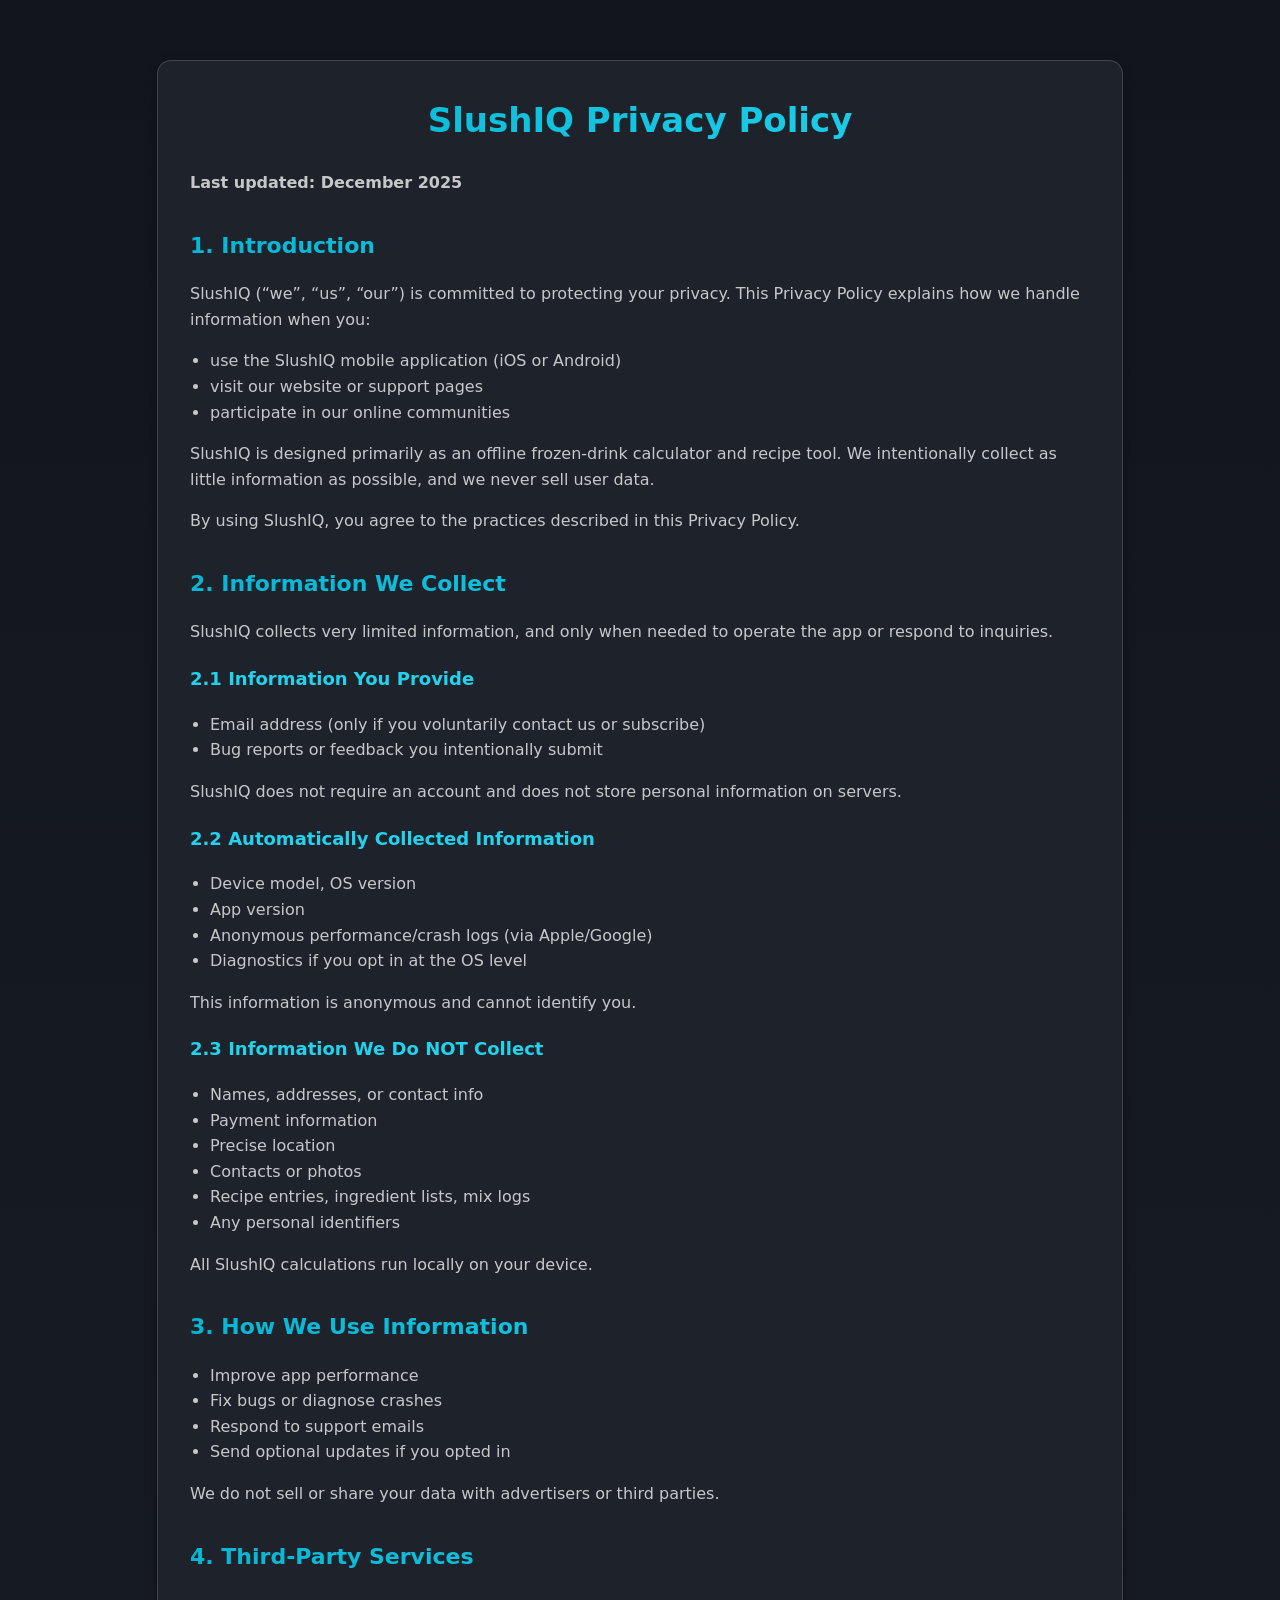
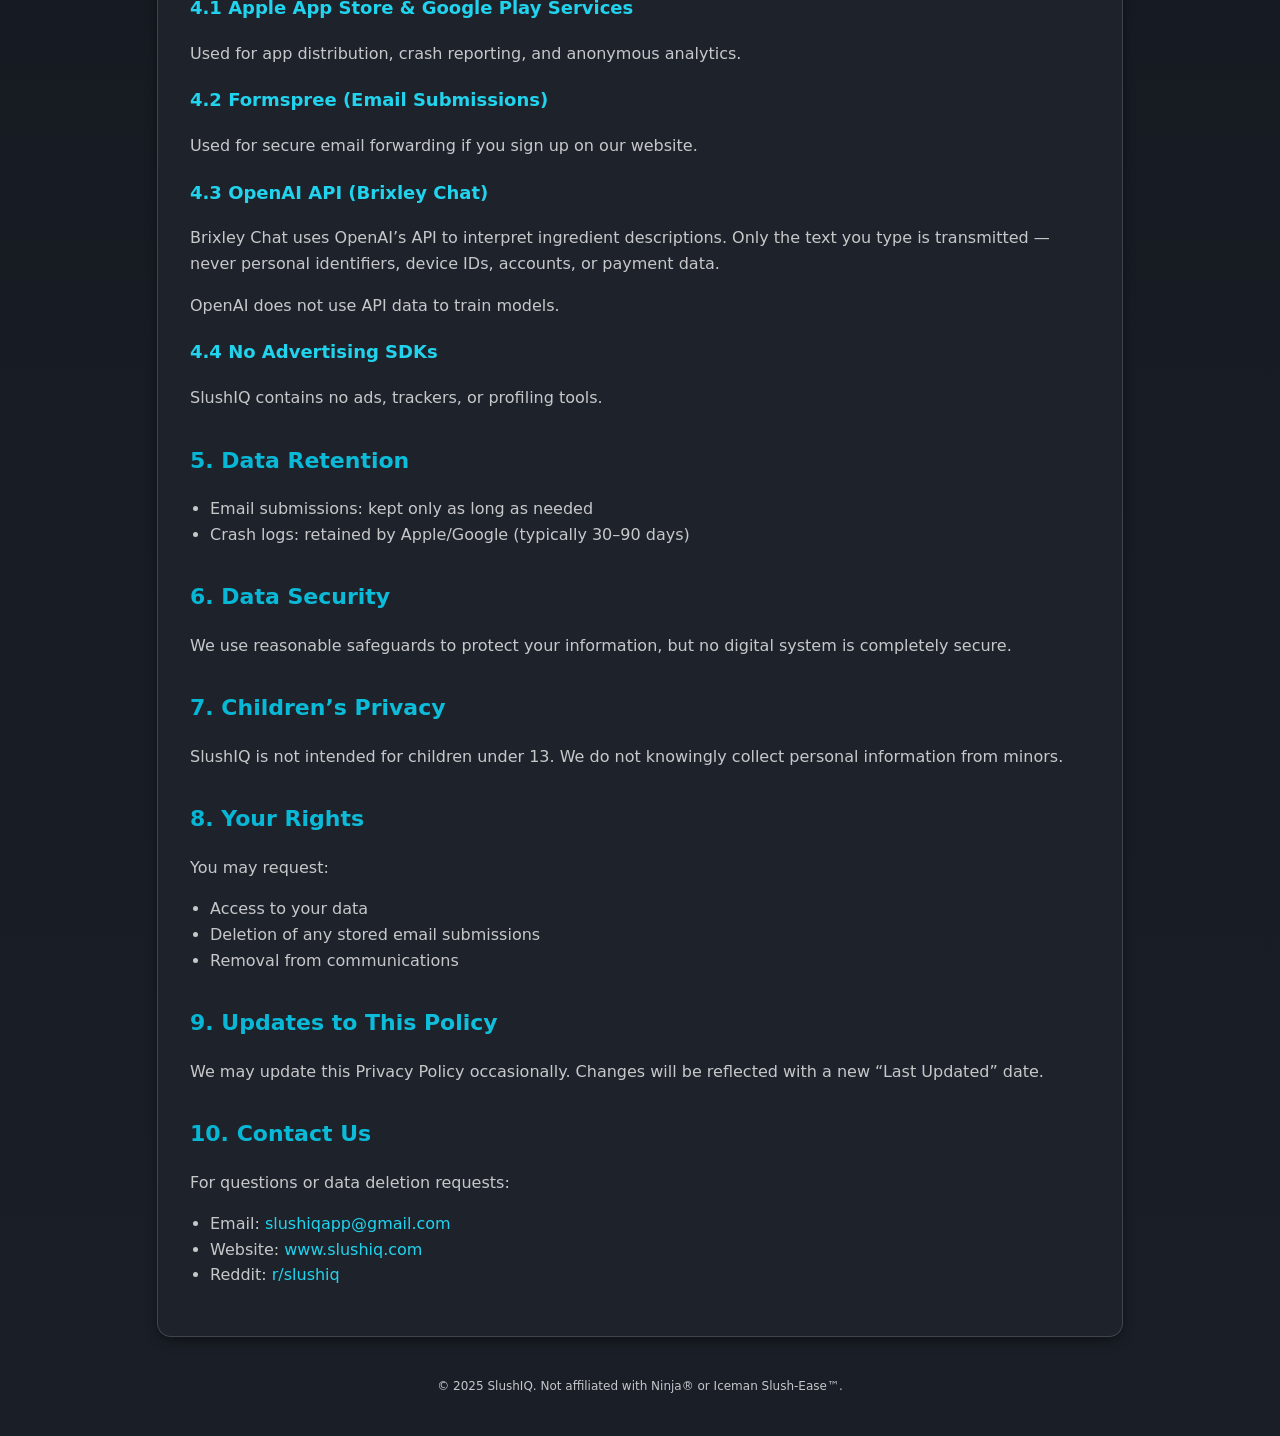
==== privacy.html @ bdb080b7 "Create privacy.html" ====
<!doctype html>
<html lang="en">
<head>
  <meta charset="utf-8" />
  <title>SlushIQ — Privacy Policy</title>
  <meta name="viewport" content="width=device-width, initial-scale=1" />

  <style>
    :root {
      --bg-grad: linear-gradient(180deg, #12161c, #1a1f27);
      --fg: #ffffff;
      --muted: rgba(255,255,255,0.75);

      --accent1: #06b6d4;
      --accent2: #22d3ee;
      --grad-accent: linear-gradient(90deg, var(--accent1), var(--accent2));

      --card-bg: #1e232b;
      --border: rgba(255,255,255,0.15);
    }

    body {
      margin: 0;
      background: var(--bg-grad);
      color: var(--fg);
      font-family: -apple-system, system-ui, sans-serif;
      padding: 20px;
      line-height: 1.6;
    }

    .container {
      max-width: 900px;
      margin: 40px auto;
      background: var(--card-bg);
      padding: 32px;
      border-radius: 14px;
      border: 1px solid var(--border);
      box-shadow: 0 4px 12px rgba(0,0,0,0.4);
    }

    h1 {
      font-size: 34px;
      font-weight: 900;
      margin-top: 0;
      background: var(--grad-accent);
      -webkit-background-clip: text;
      -webkit-text-fill-color: transparent;
      text-align: center;
    }

    h2 {
      font-size: 22px;
      font-weight: 800;
      margin-top: 32px;
      background: var(--grad-accent);
      -webkit-background-clip: text;
      -webkit-text-fill-color: transparent;
    }

    h3 {
      font-size: 18px;
      font-weight: 700;
      margin-top: 20px;
      color: var(--accent2);
    }

    p, li {
      color: var(--muted);
    }

    ul {
      padding-left: 20px;
      margin-top: 6px;
      color: var(--muted);
    }

    a {
      color: var(--accent2);
      text-decoration: none;
    }

    footer {
      text-align: center;
      margin: 40px 0 20px;
      font-size: 12px;
      color: var(--muted);
    }
  </style>
</head>

<body>

  <div class="container">

    <h1>SlushIQ Privacy Policy</h1>
    <p><strong>Last updated: December 2025</strong></p>

    <h2>1. Introduction</h2>
    <p>
      SlushIQ (“we”, “us”, “our”) is committed to protecting your privacy. 
      This Privacy Policy explains how we handle information when you:
    </p>

    <ul>
      <li>use the SlushIQ mobile application (iOS or Android)</li>
      <li>visit our website or support pages</li>
      <li>participate in our online communities</li>
    </ul>

    <p>
      SlushIQ is designed primarily as an offline frozen-drink calculator and recipe tool. 
      We intentionally collect as little information as possible, and we never sell user data.
    </p>

    <p>By using SlushIQ, you agree to the practices described in this Privacy Policy.</p>

    <h2>2. Information We Collect</h2>
    <p>SlushIQ collects very limited information, and only when needed to operate the app or respond to inquiries.</p>

    <h3>2.1 Information You Provide</h3>
    <ul>
      <li>Email address (only if you voluntarily contact us or subscribe)</li>
      <li>Bug reports or feedback you intentionally submit</li>
    </ul>

    <p>SlushIQ does not require an account and does not store personal information on servers.</p>

    <h3>2.2 Automatically Collected Information</h3>
    <ul>
      <li>Device model, OS version</li>
      <li>App version</li>
      <li>Anonymous performance/crash logs (via Apple/Google)</li>
      <li>Diagnostics if you opt in at the OS level</li>
    </ul>

    <p>This information is anonymous and cannot identify you.</p>

    <h3>2.3 Information We Do NOT Collect</h3>
    <ul>
      <li>Names, addresses, or contact info</li>
      <li>Payment information</li>
      <li>Precise location</li>
      <li>Contacts or photos</li>
      <li>Recipe entries, ingredient lists, mix logs</li>
      <li>Any personal identifiers</li>
    </ul>

    <p>All SlushIQ calculations run locally on your device.</p>

    <h2>3. How We Use Information</h2>
    <ul>
      <li>Improve app performance</li>
      <li>Fix bugs or diagnose crashes</li>
      <li>Respond to support emails</li>
      <li>Send optional updates if you opted in</li>
    </ul>

    <p>We do not sell or share your data with advertisers or third parties.</p>

    <h2>4. Third-Party Services</h2>

    <h3>4.1 Apple App Store & Google Play Services</h3>
    <p>Used for app distribution, crash reporting, and anonymous analytics.</p>

    <h3>4.2 Formspree (Email Submissions)</h3>
    <p>Used for secure email forwarding if you sign up on our website.</p>

    <h3>4.3 OpenAI API (Brixley Chat)</h3>
    <p>
      Brixley Chat uses OpenAI’s API to interpret ingredient descriptions.  
      Only the text you type is transmitted — never personal identifiers, device IDs, accounts, or payment data.
    </p>
    <p>OpenAI does not use API data to train models.</p>

    <h3>4.4 No Advertising SDKs</h3>
    <p>SlushIQ contains no ads, trackers, or profiling tools.</p>

    <h2>5. Data Retention</h2>
    <ul>
      <li>Email submissions: kept only as long as needed</li>
      <li>Crash logs: retained by Apple/Google (typically 30–90 days)</li>
    </ul>

    <h2>6. Data Security</h2>
    <p>
      We use reasonable safeguards to protect your information, 
      but no digital system is completely secure.
    </p>

    <h2>7. Children’s Privacy</h2>
    <p>
      SlushIQ is not intended for children under 13.  
      We do not knowingly collect personal information from minors.
    </p>

    <h2>8. Your Rights</h2>
    <p>You may request:</p>
    <ul>
      <li>Access to your data</li>
      <li>Deletion of any stored email submissions</li>
      <li>Removal from communications</li>
    </ul>

    <h2>9. Updates to This Policy</h2>
    <p>
      We may update this Privacy Policy occasionally.  
      Changes will be reflected with a new “Last Updated” date.
    </p>

    <h2>10. Contact Us</h2>
    <p>For questions or data deletion requests:</p>

    <ul>
      <li>Email: <a href="mailto:slushiqapp@gmail.com">slushiqapp@gmail.com</a></li>
      <li>Website: <a href="https://www.slushiq.com">www.slushiq.com</a></li>
      <li>Reddit: <a href="https://www.reddit.com/r/slushiq">r/slushiq</a></li>
    </ul>

  </div>

  <footer>
    © 2025 SlushIQ. Not affiliated with Ninja® or Iceman Slush-Ease™.
  </footer>

</body>
</html>
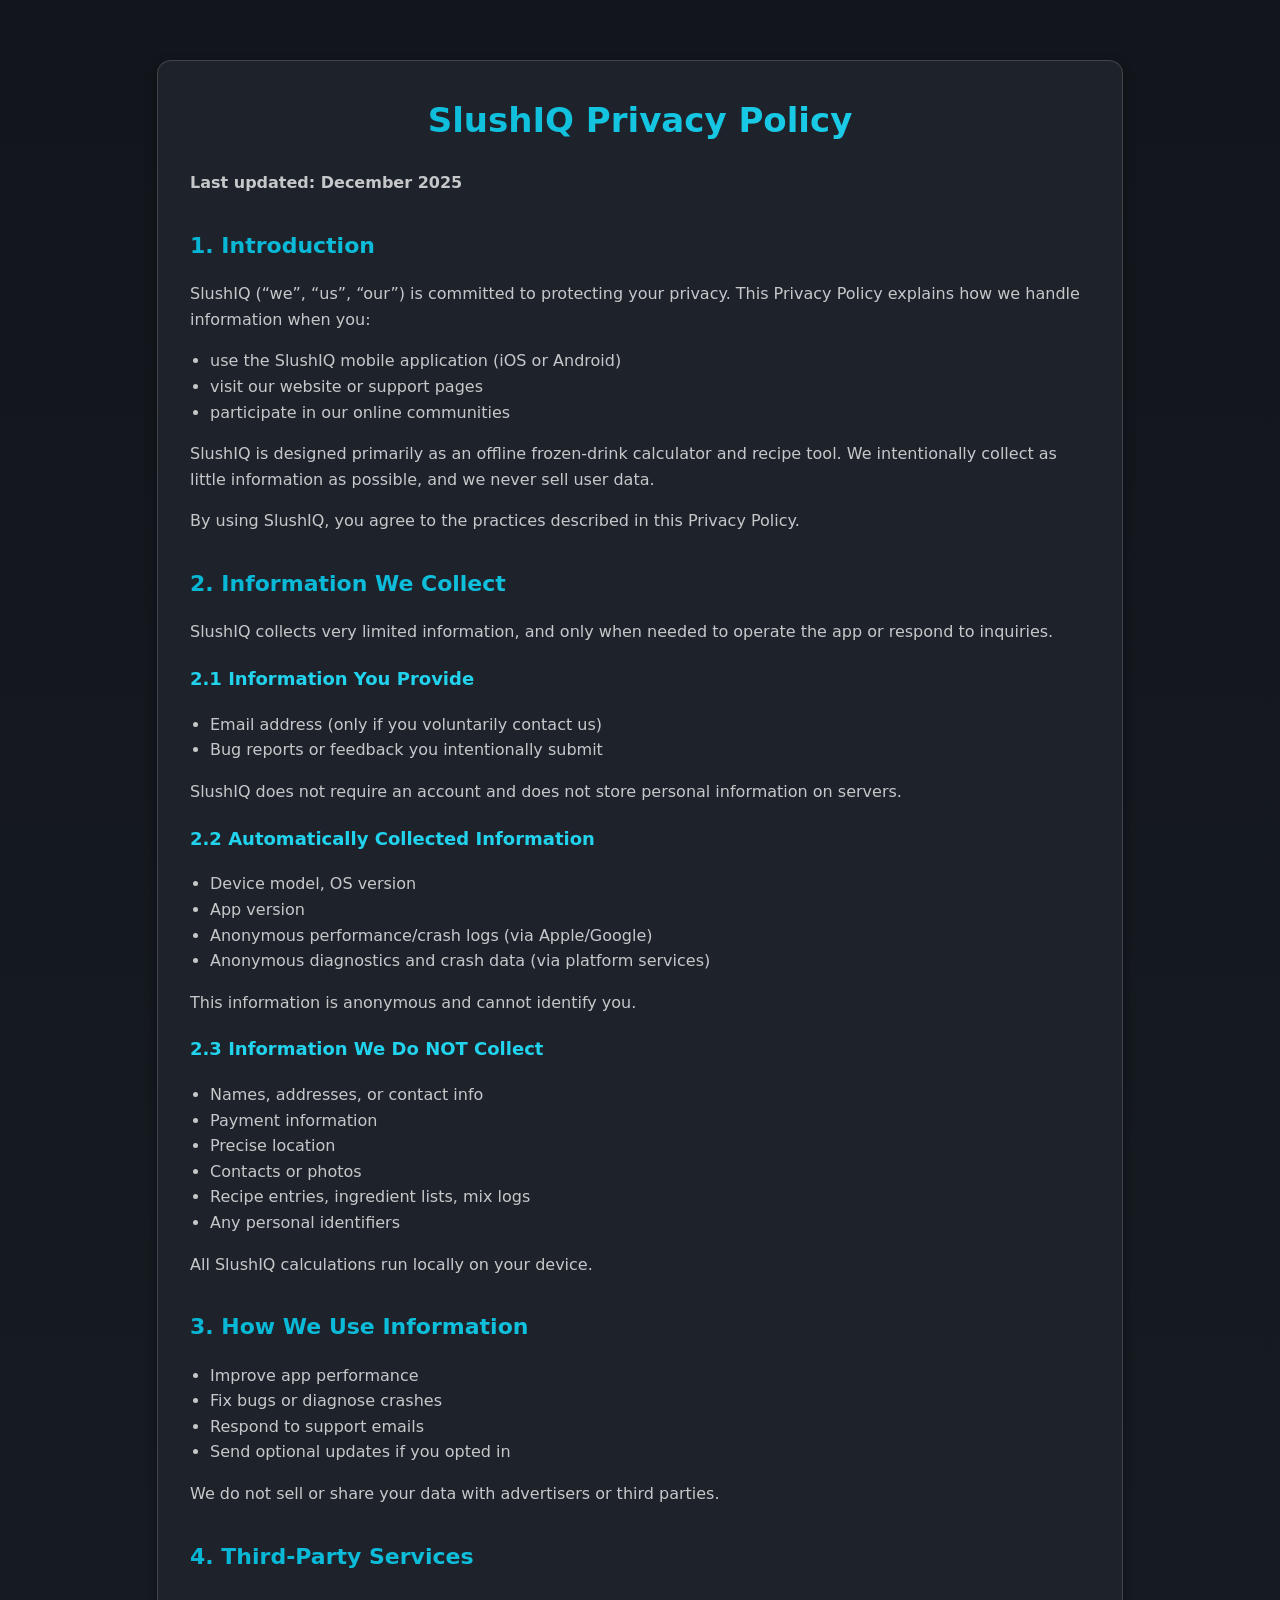
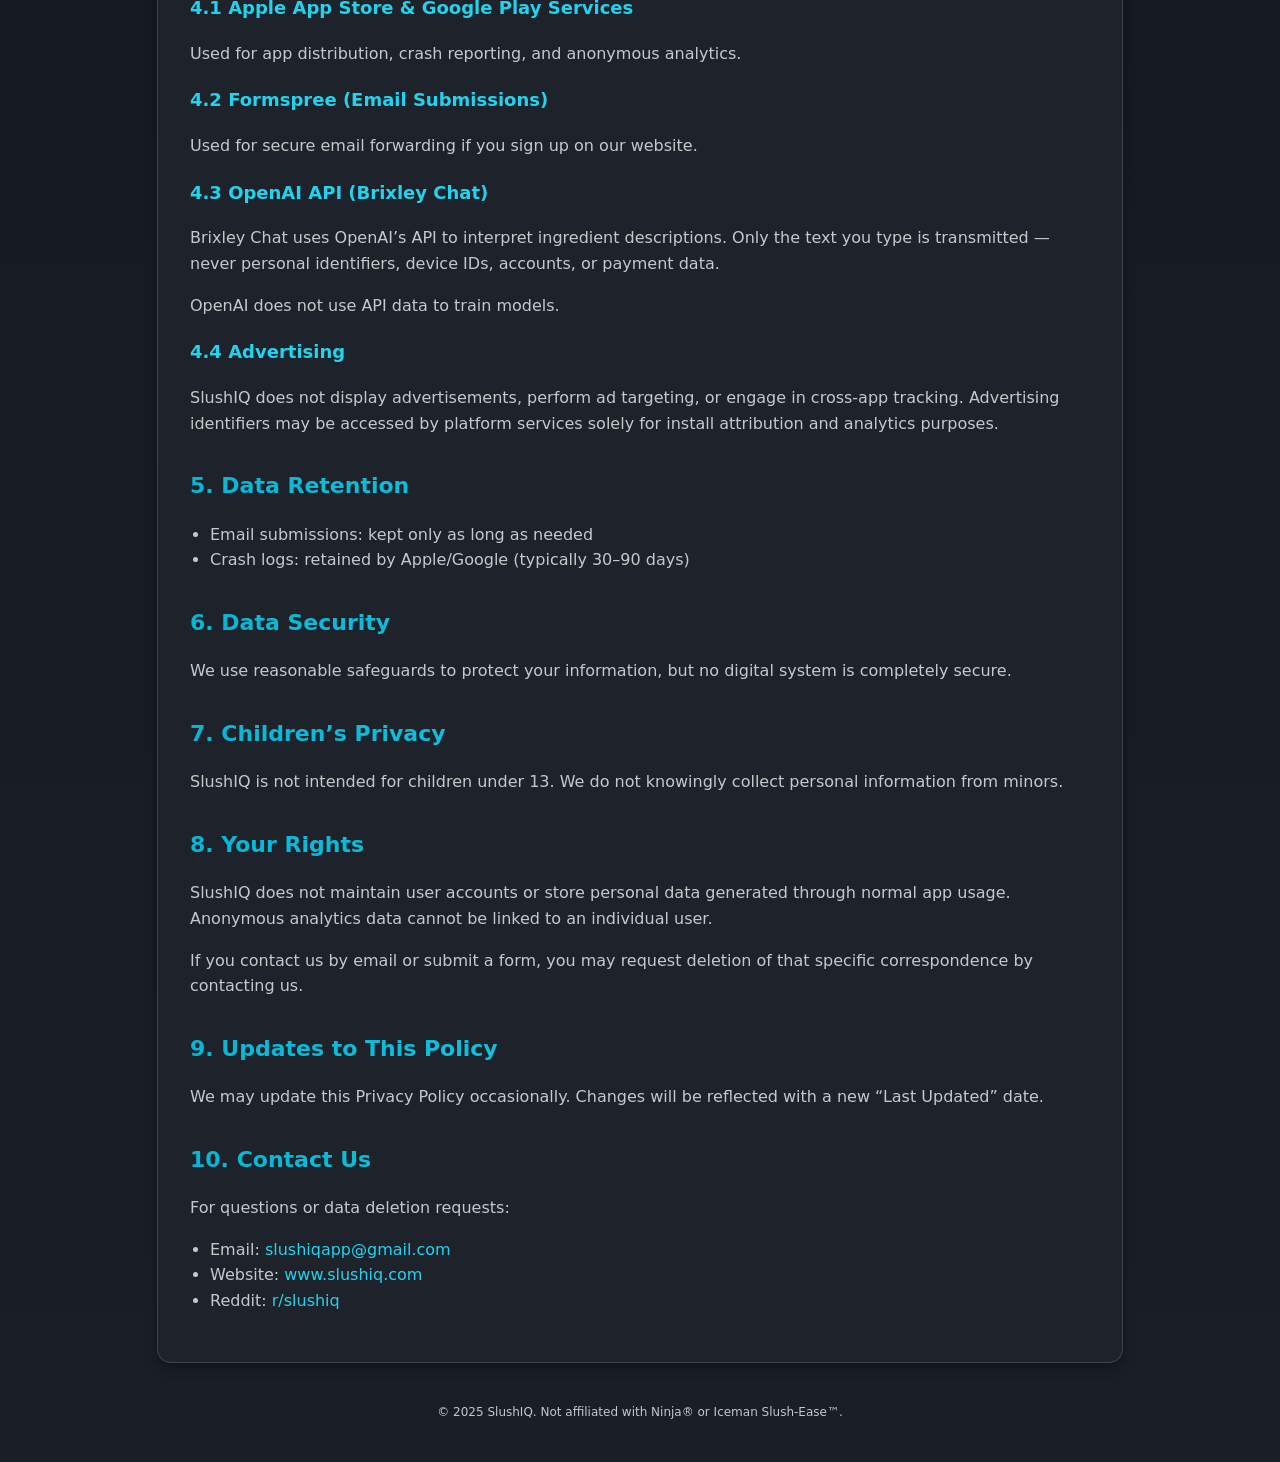
==== commit 263fa949: "Revise privacy policy for clarity and accuracy Updated privacy policy to clarify data collection pra" ====
--- a/privacy.html
+++ b/privacy.html
@@ -119,7 +119,7 @@
 
     <h3>2.1 Information You Provide</h3>
     <ul>
-      <li>Email address (only if you voluntarily contact us or subscribe)</li>
+      <li>Email address (only if you voluntarily contact us)</li>
       <li>Bug reports or feedback you intentionally submit</li>
     </ul>
 
@@ -130,7 +130,7 @@
       <li>Device model, OS version</li>
       <li>App version</li>
       <li>Anonymous performance/crash logs (via Apple/Google)</li>
-      <li>Diagnostics if you opt in at the OS level</li>
+      <li>Anonymous diagnostics and crash data (via platform services)</li>
     </ul>
 
     <p>This information is anonymous and cannot identify you.</p>
@@ -172,8 +172,11 @@
     </p>
     <p>OpenAI does not use API data to train models.</p>
 
-    <h3>4.4 No Advertising SDKs</h3>
-    <p>SlushIQ contains no ads, trackers, or profiling tools.</p>
+    <h3>4.4 Advertising</h3>
+    <p>
+    SlushIQ does not display advertisements, perform ad targeting, or engage in cross-app tracking.
+    Advertising identifiers may be accessed by platform services solely for install attribution and analytics purposes.
+    </p>
 
     <h2>5. Data Retention</h2>
     <ul>
@@ -194,12 +197,14 @@
     </p>
 
     <h2>8. Your Rights</h2>
-    <p>You may request:</p>
-    <ul>
-      <li>Access to your data</li>
-      <li>Deletion of any stored email submissions</li>
-      <li>Removal from communications</li>
-    </ul>
+    <p>
+    SlushIQ does not maintain user accounts or store personal data generated through normal app usage.
+    Anonymous analytics data cannot be linked to an individual user.
+    </p>
+
+    <p>
+    If you contact us by email or submit a form, you may request deletion of that specific correspondence by contacting us.
+    </p>
 
     <h2>9. Updates to This Policy</h2>
     <p>
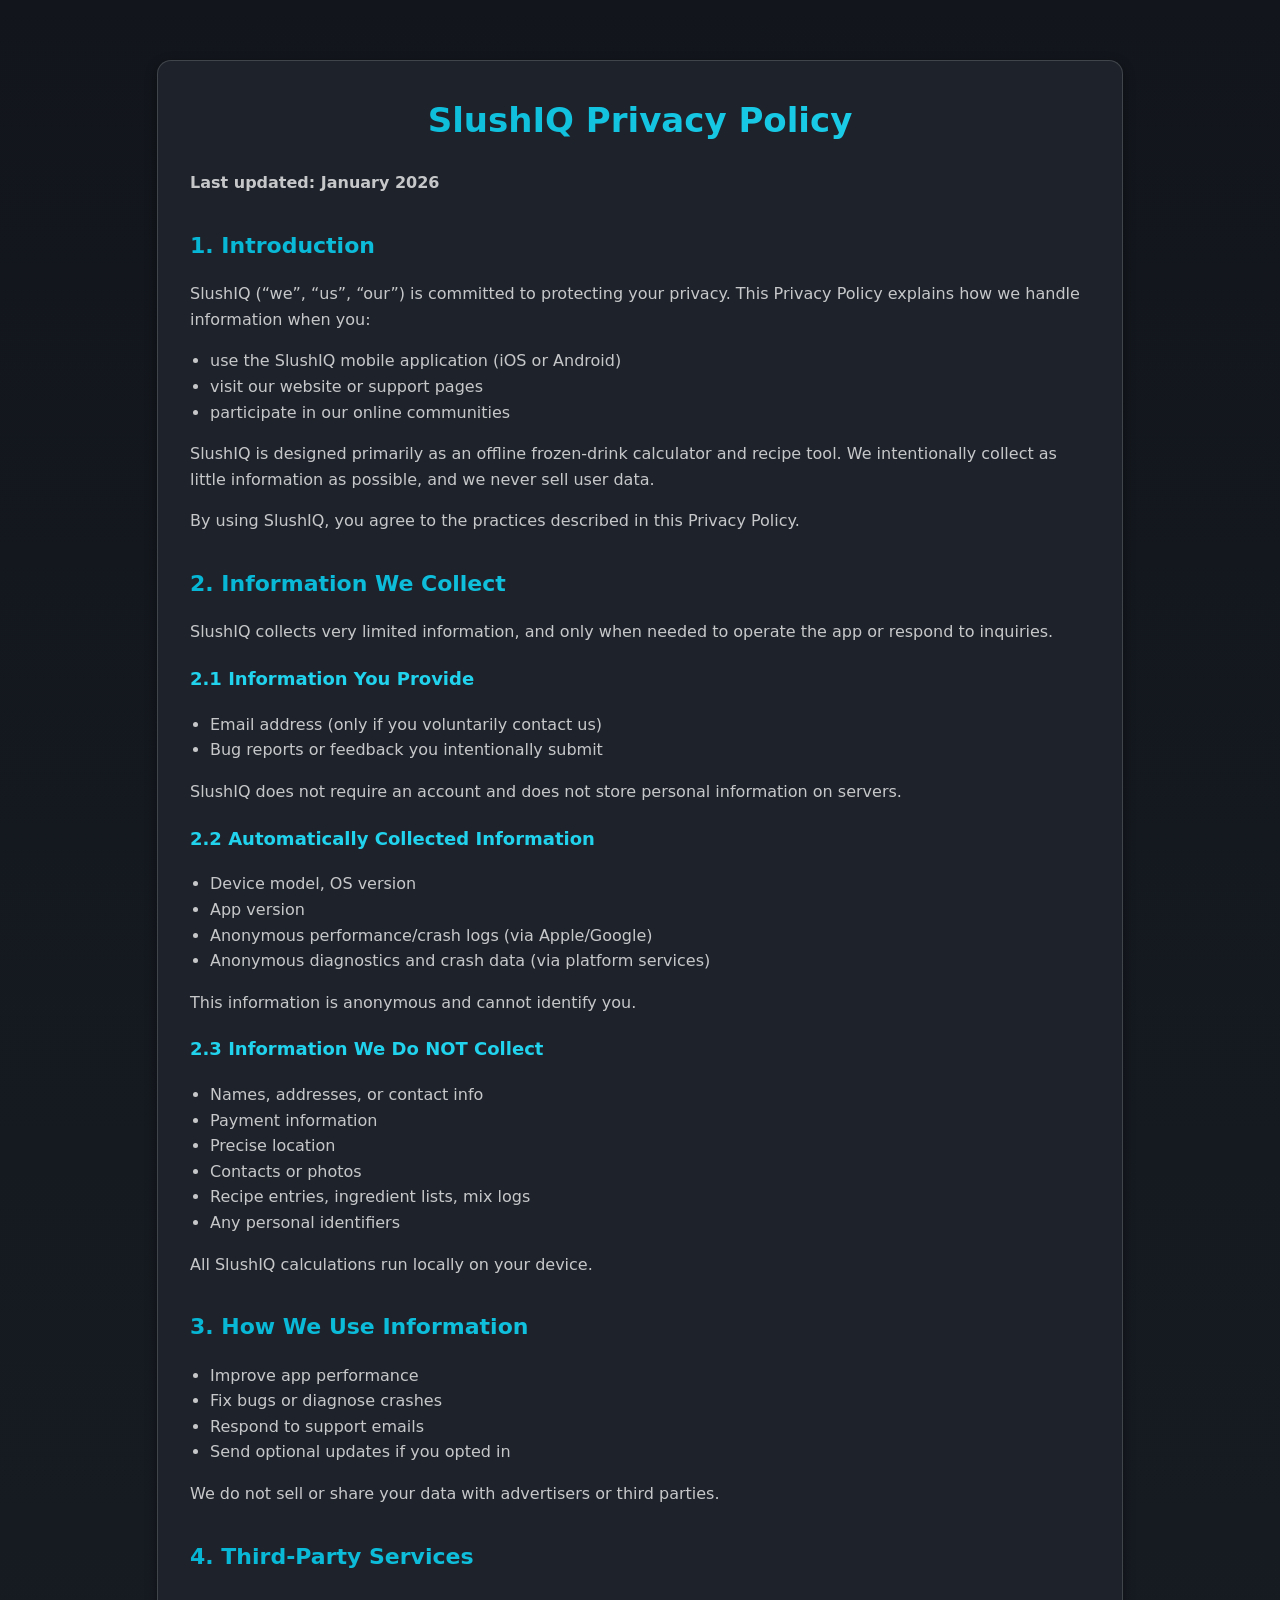
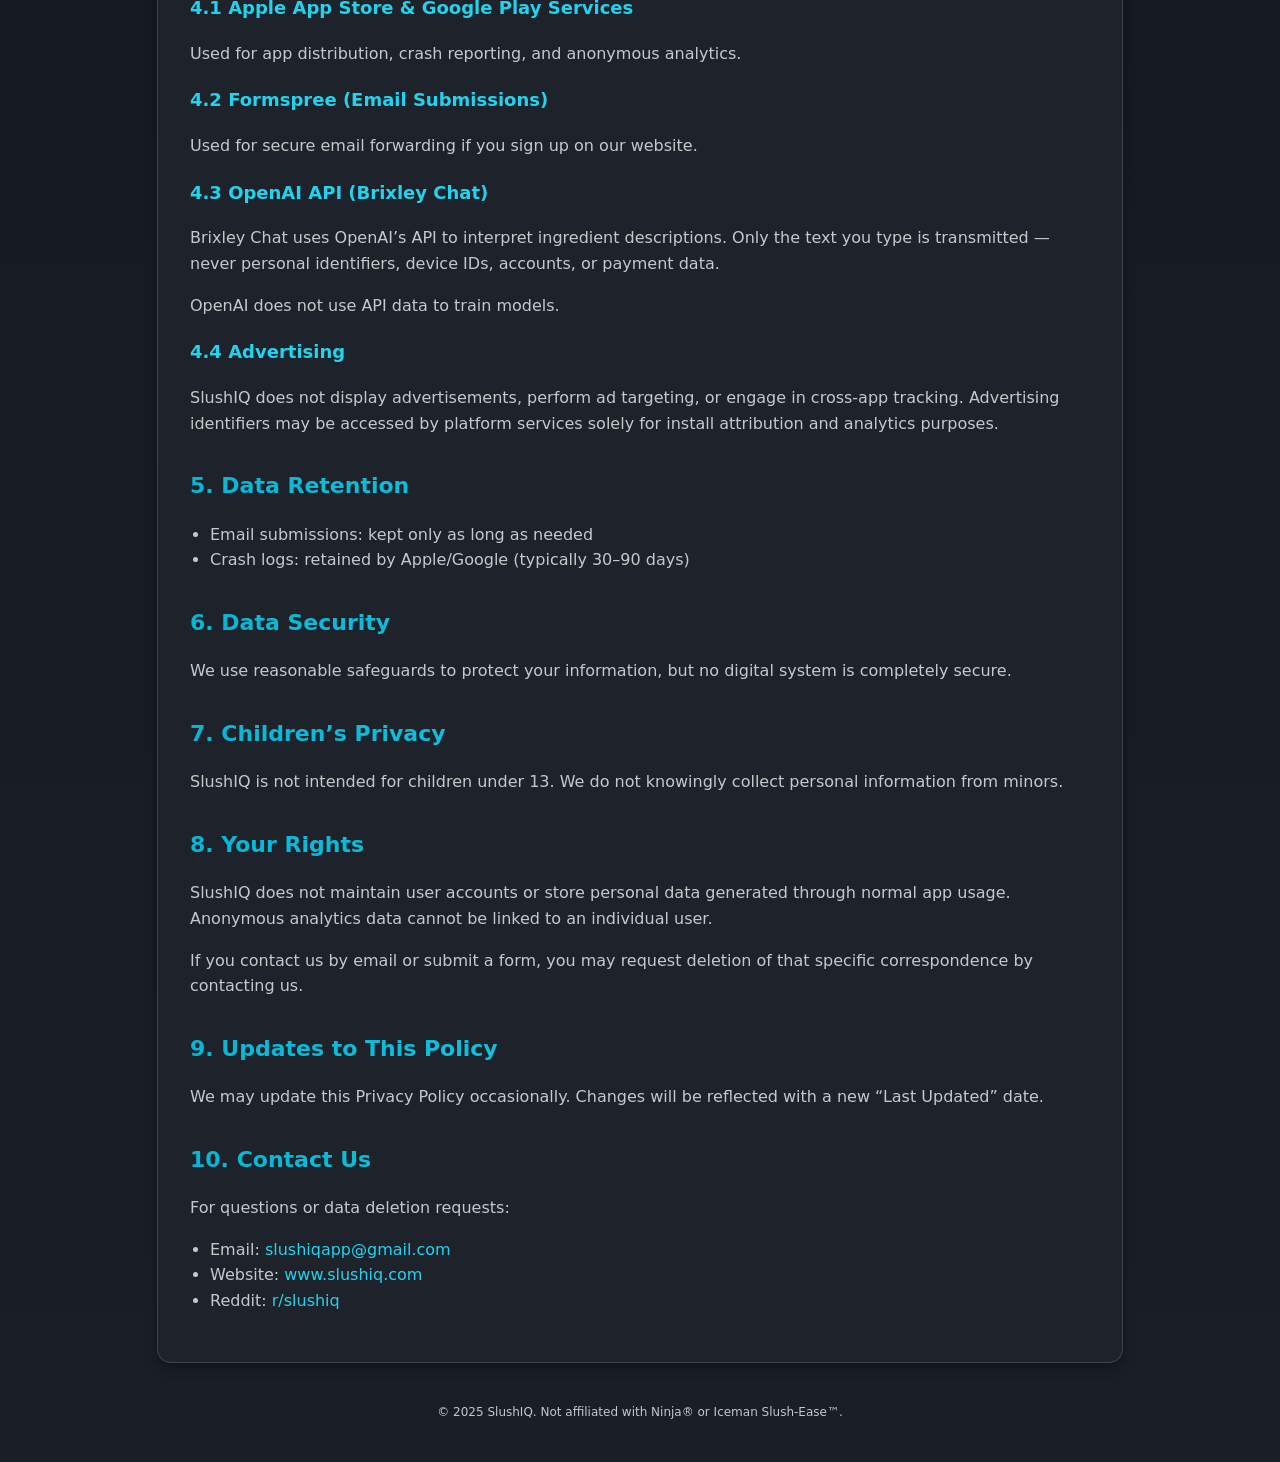
==== commit 7aca64bd: "Update last updated date in privacy policy" ====
--- a/privacy.html
+++ b/privacy.html
@@ -93,7 +93,7 @@
   <div class="container">
 
     <h1>SlushIQ Privacy Policy</h1>
-    <p><strong>Last updated: December 2025</strong></p>
+    <p><strong>Last updated: January 2026</strong></p>
 
     <h2>1. Introduction</h2>
     <p>
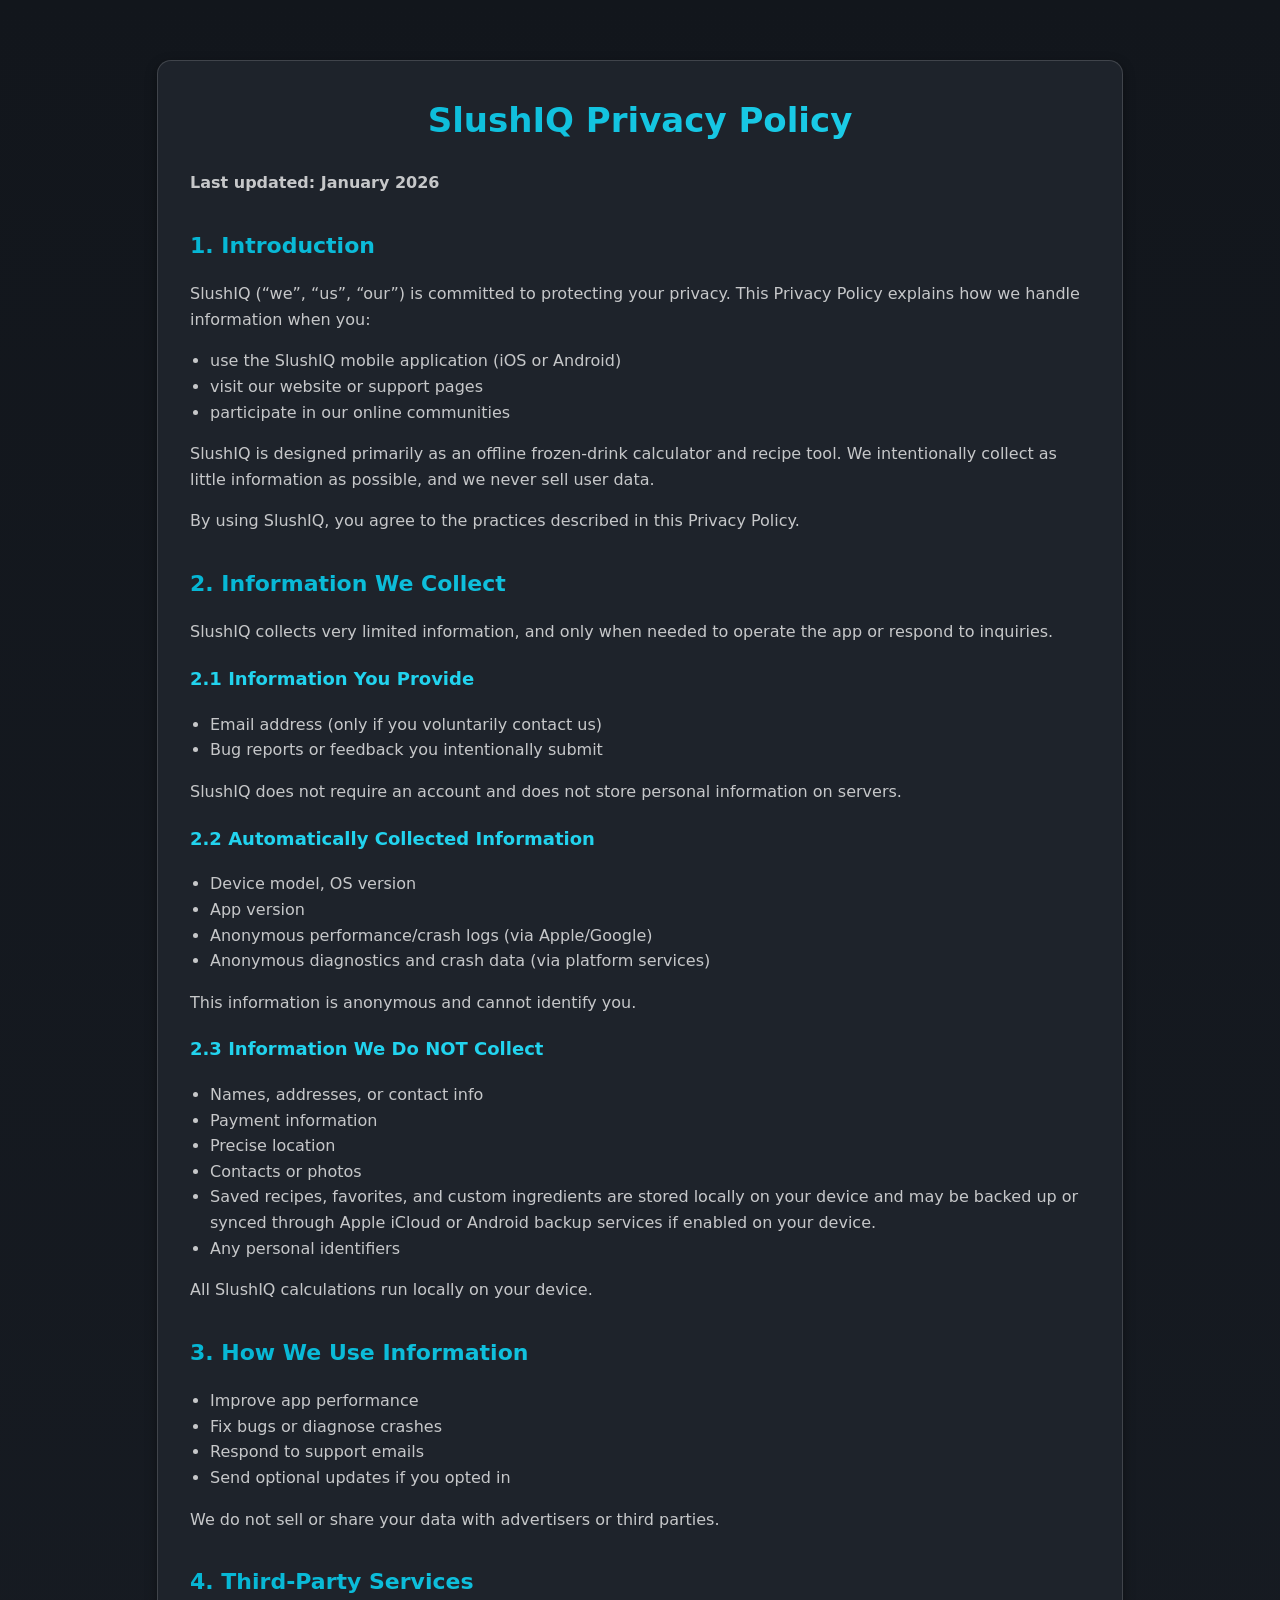
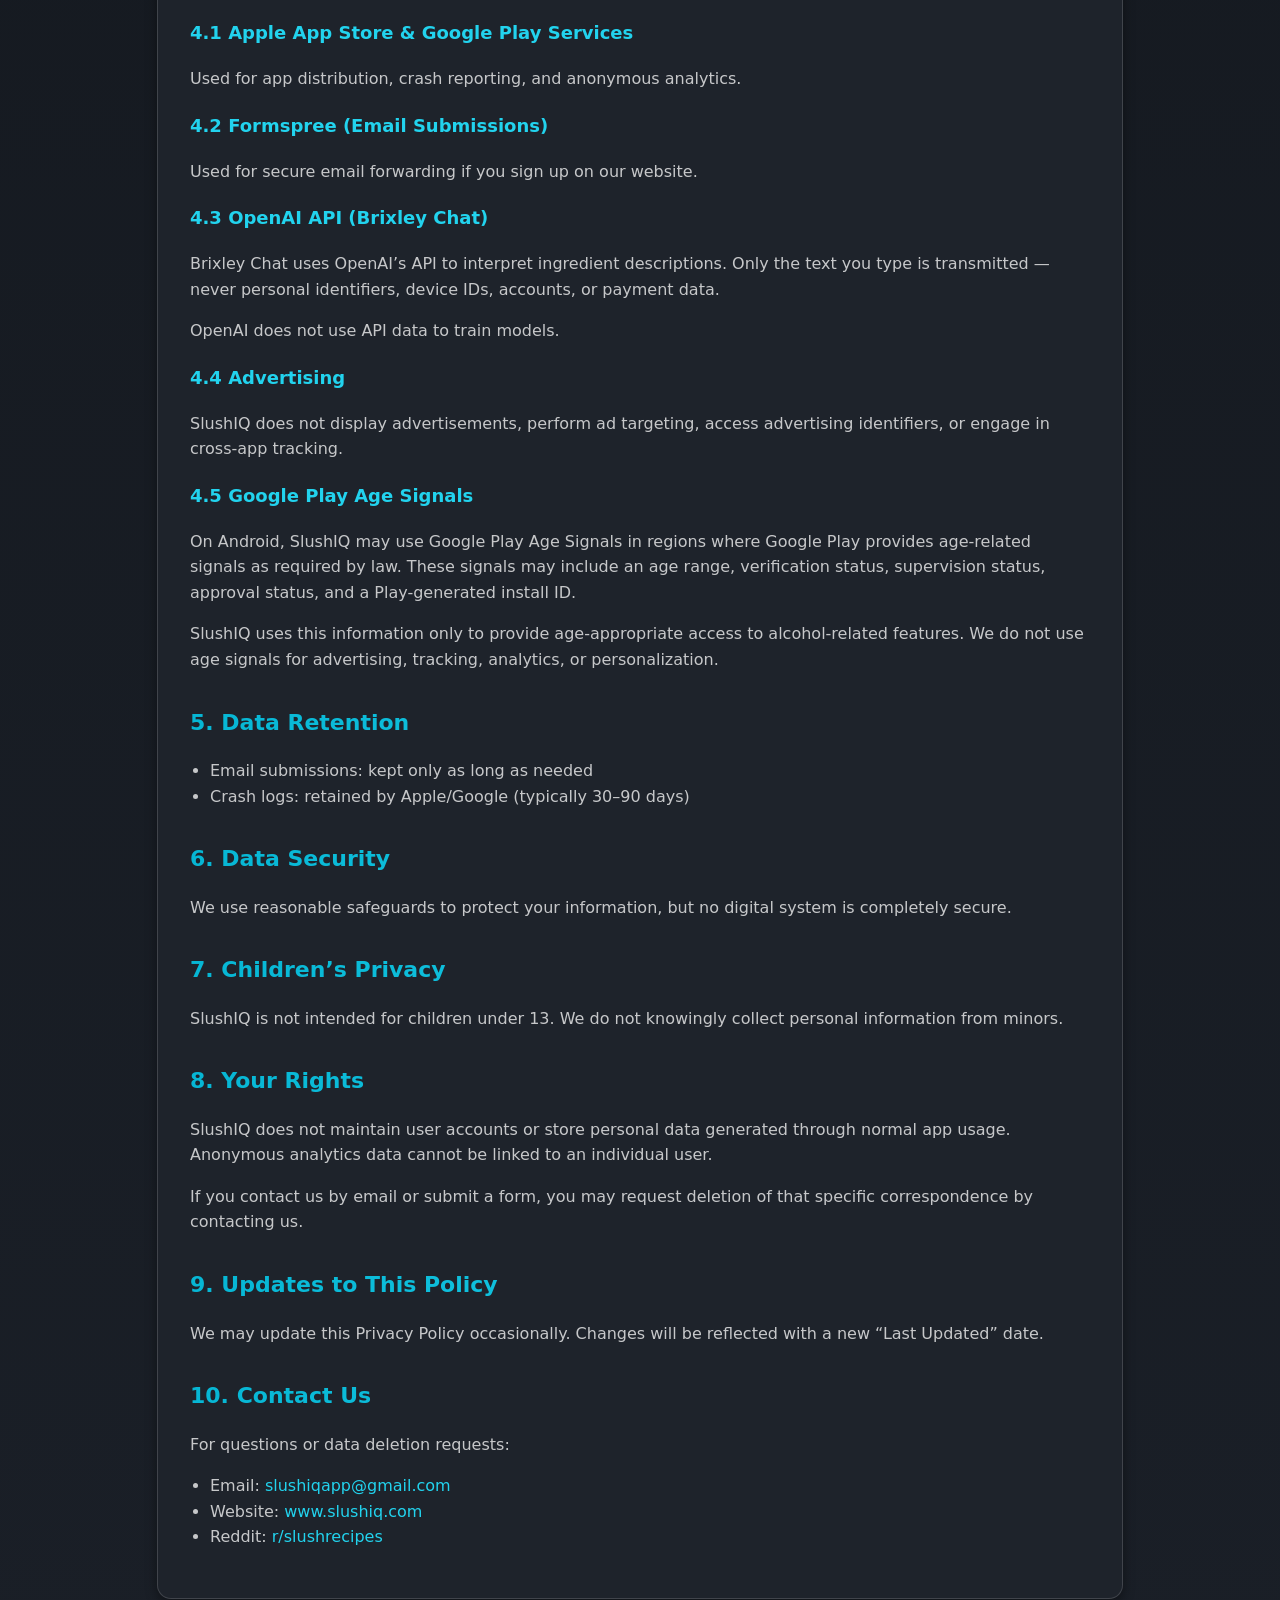
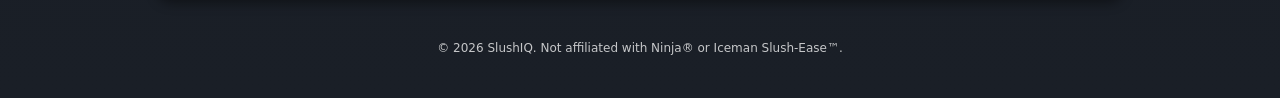
==== commit 0f605287: "Update privacy.html" ====
--- a/privacy.html
+++ b/privacy.html
@@ -141,7 +141,7 @@
       <li>Payment information</li>
       <li>Precise location</li>
       <li>Contacts or photos</li>
-      <li>Recipe entries, ingredient lists, mix logs</li>
+      <li>Saved recipes, favorites, and custom ingredients are stored locally on your device and may be backed up or synced through Apple iCloud or Android backup services if enabled on your device.</li>
       <li>Any personal identifiers</li>
     </ul>
 
@@ -174,10 +174,17 @@
 
     <h3>4.4 Advertising</h3>
     <p>
-    SlushIQ does not display advertisements, perform ad targeting, or engage in cross-app tracking.
-    Advertising identifiers may be accessed by platform services solely for install attribution and analytics purposes.
-    </p>
-
+    SlushIQ does not display advertisements, perform ad targeting, access advertising identifiers, or engage in cross-app tracking.
+    </p>
+    
+    <h3>4.5 Google Play Age Signals</h3>
+    <p>
+    On Android, SlushIQ may use Google Play Age Signals in regions where Google Play provides age-related signals as required by law. These signals may include an age range, verification status, supervision status, approval status, and a Play-generated install ID.
+    </p>
+    <p>
+    SlushIQ uses this information only to provide age-appropriate access to alcohol-related features. We do not use age signals for advertising, tracking, analytics, or personalization.
+    </p>
+    
     <h2>5. Data Retention</h2>
     <ul>
       <li>Email submissions: kept only as long as needed</li>
@@ -218,13 +225,13 @@
     <ul>
       <li>Email: <a href="mailto:slushiqapp@gmail.com">slushiqapp@gmail.com</a></li>
       <li>Website: <a href="https://www.slushiq.com">www.slushiq.com</a></li>
-      <li>Reddit: <a href="https://www.reddit.com/r/slushiq">r/slushiq</a></li>
+      <li>Reddit: <a href="https://www.reddit.com/r/slushiq">r/slushrecipes</a></li>
     </ul>
 
   </div>
 
   <footer>
-    © 2025 SlushIQ. Not affiliated with Ninja® or Iceman Slush-Ease™.
+    © 2026 SlushIQ. Not affiliated with Ninja® or Iceman Slush-Ease™.
   </footer>
 
 </body>
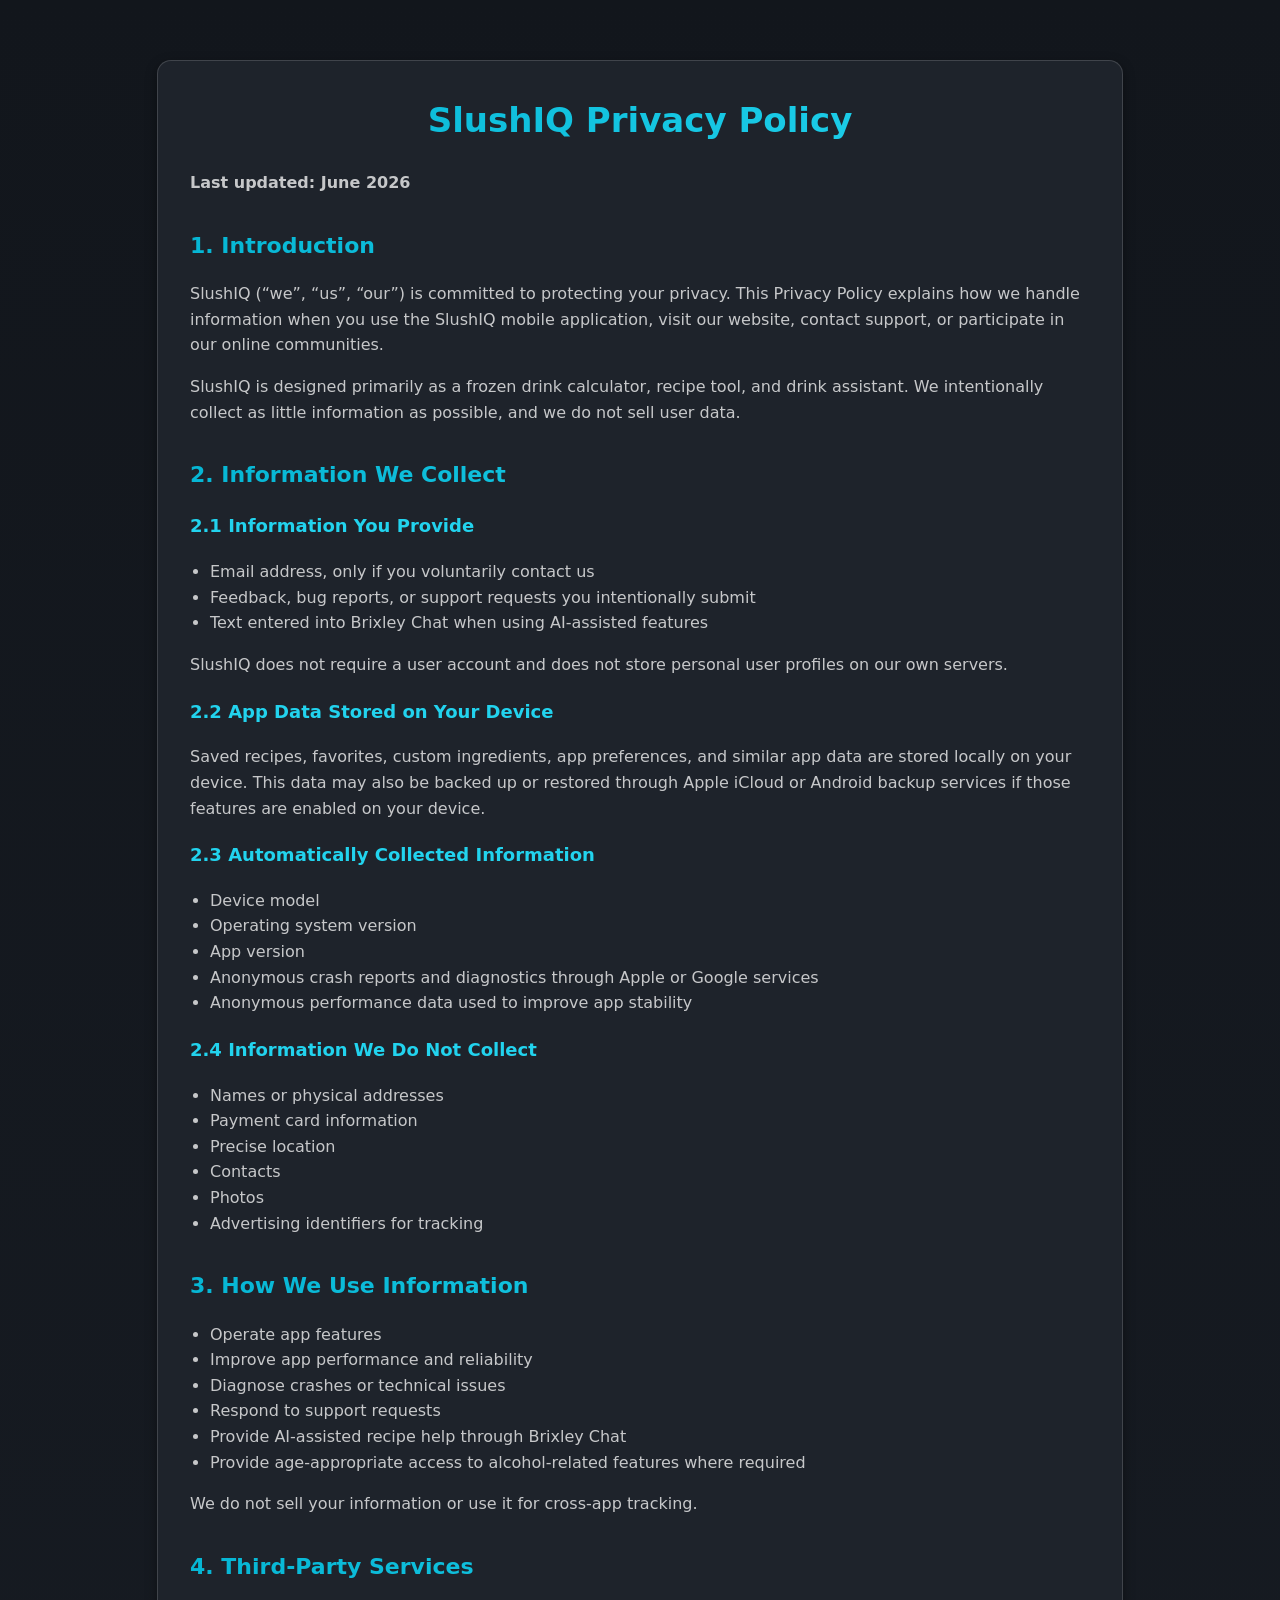
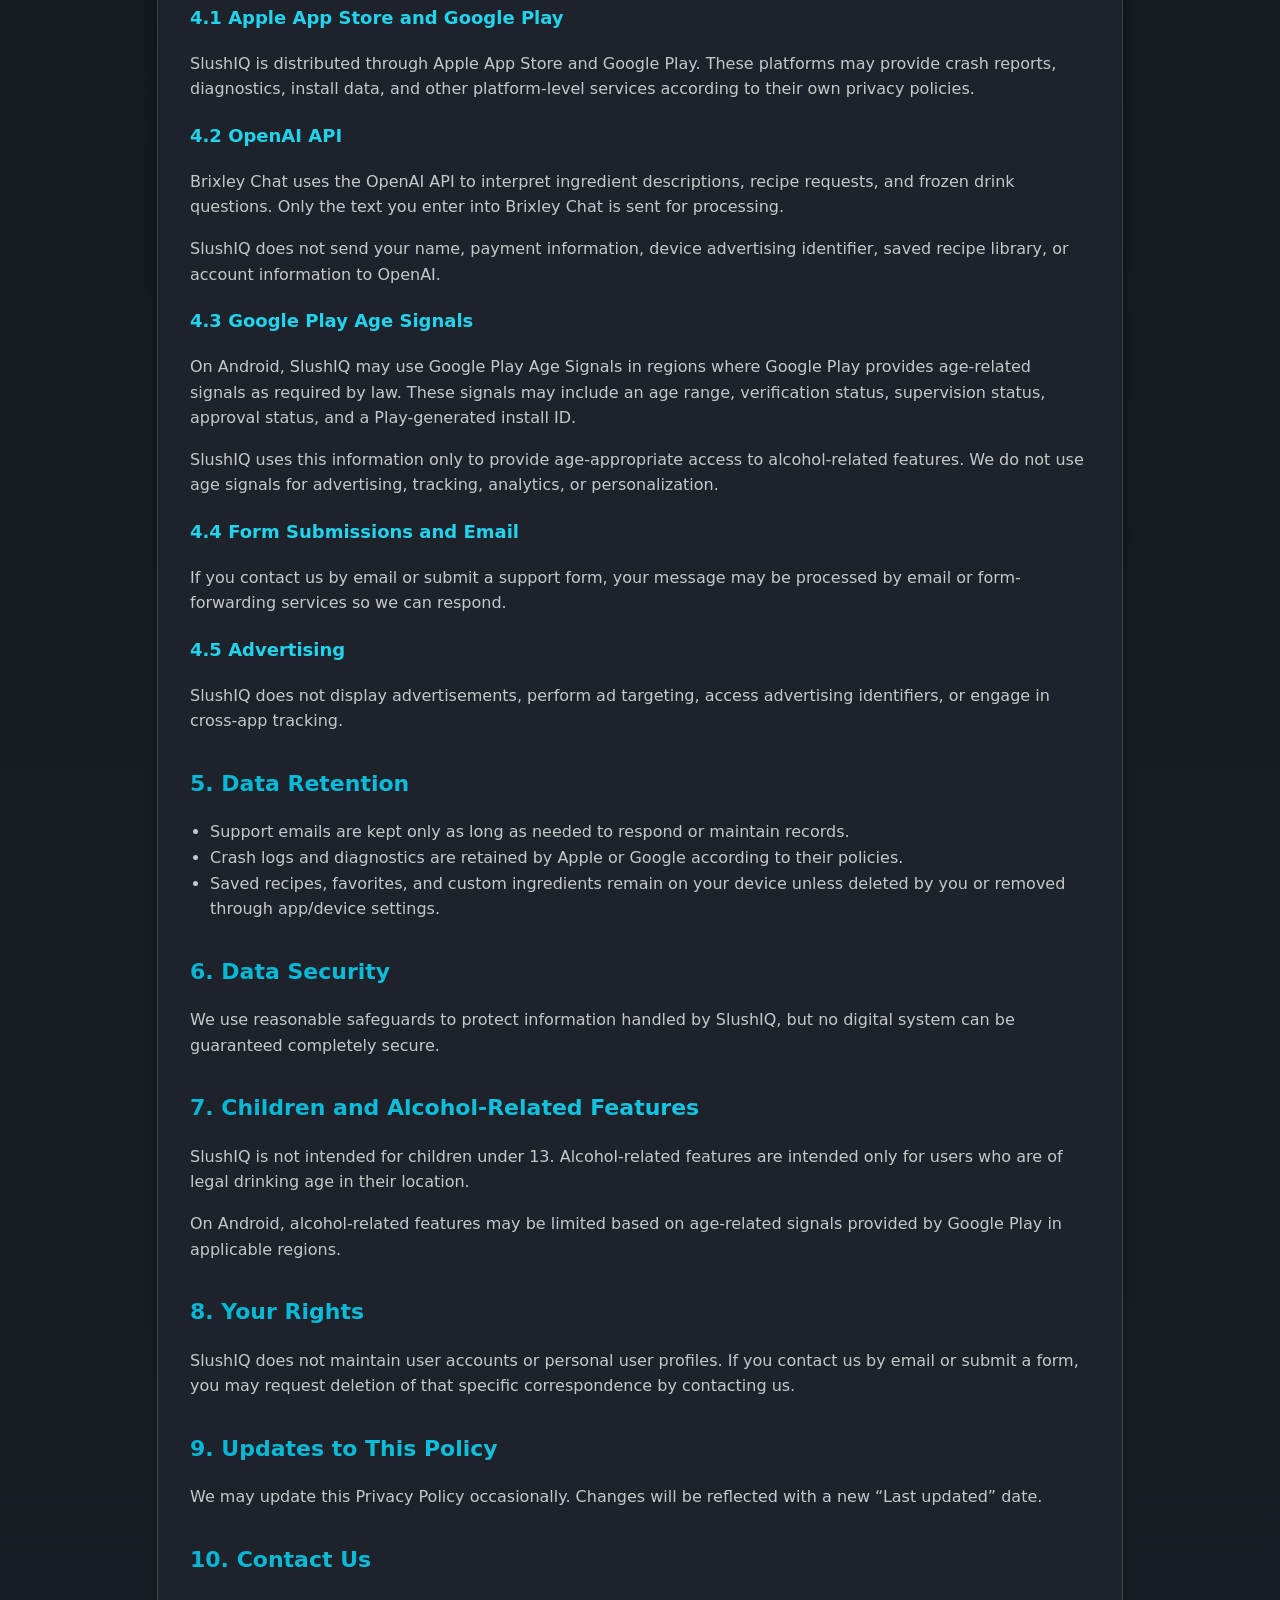
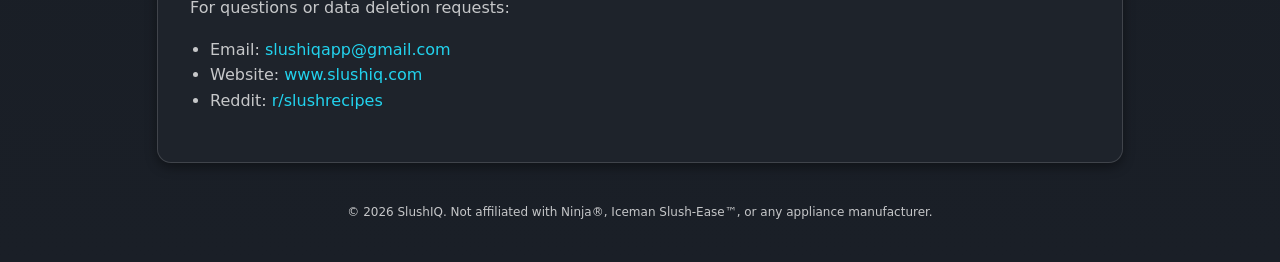
==== commit ff830c2e: "Update privacy.html" ====
--- a/privacy.html
+++ b/privacy.html
@@ -10,11 +10,9 @@
       --bg-grad: linear-gradient(180deg, #12161c, #1a1f27);
       --fg: #ffffff;
       --muted: rgba(255,255,255,0.75);
-
       --accent1: #06b6d4;
       --accent2: #22d3ee;
       --grad-accent: linear-gradient(90deg, var(--accent1), var(--accent2));
-
       --card-bg: #1e232b;
       --border: rgba(255,255,255,0.15);
     }
@@ -71,7 +69,6 @@
     ul {
       padding-left: 20px;
       margin-top: 6px;
-      color: var(--muted);
     }
 
     a {
@@ -89,134 +86,161 @@
 </head>
 
 <body>
-
   <div class="container">
-
     <h1>SlushIQ Privacy Policy</h1>
-    <p><strong>Last updated: January 2026</strong></p>
+    <p><strong>Last updated: June 2026</strong></p>
 
     <h2>1. Introduction</h2>
     <p>
-      SlushIQ (“we”, “us”, “our”) is committed to protecting your privacy. 
-      This Privacy Policy explains how we handle information when you:
-    </p>
-
-    <ul>
-      <li>use the SlushIQ mobile application (iOS or Android)</li>
-      <li>visit our website or support pages</li>
-      <li>participate in our online communities</li>
-    </ul>
-
-    <p>
-      SlushIQ is designed primarily as an offline frozen-drink calculator and recipe tool. 
-      We intentionally collect as little information as possible, and we never sell user data.
-    </p>
-
-    <p>By using SlushIQ, you agree to the practices described in this Privacy Policy.</p>
+      SlushIQ (“we”, “us”, “our”) is committed to protecting your privacy.
+      This Privacy Policy explains how we handle information when you use the
+      SlushIQ mobile application, visit our website, contact support, or
+      participate in our online communities.
+    </p>
+
+    <p>
+      SlushIQ is designed primarily as a frozen drink calculator, recipe tool,
+      and drink assistant. We intentionally collect as little information as
+      possible, and we do not sell user data.
+    </p>
 
     <h2>2. Information We Collect</h2>
-    <p>SlushIQ collects very limited information, and only when needed to operate the app or respond to inquiries.</p>
 
     <h3>2.1 Information You Provide</h3>
     <ul>
-      <li>Email address (only if you voluntarily contact us)</li>
-      <li>Bug reports or feedback you intentionally submit</li>
-    </ul>
-
-    <p>SlushIQ does not require an account and does not store personal information on servers.</p>
-
-    <h3>2.2 Automatically Collected Information</h3>
-    <ul>
-      <li>Device model, OS version</li>
+      <li>Email address, only if you voluntarily contact us</li>
+      <li>Feedback, bug reports, or support requests you intentionally submit</li>
+      <li>Text entered into Brixley Chat when using AI-assisted features</li>
+    </ul>
+
+    <p>
+      SlushIQ does not require a user account and does not store personal user
+      profiles on our own servers.
+    </p>
+
+    <h3>2.2 App Data Stored on Your Device</h3>
+    <p>
+      Saved recipes, favorites, custom ingredients, app preferences, and similar
+      app data are stored locally on your device. This data may also be backed up
+      or restored through Apple iCloud or Android backup services if those
+      features are enabled on your device.
+    </p>
+
+    <h3>2.3 Automatically Collected Information</h3>
+    <ul>
+      <li>Device model</li>
+      <li>Operating system version</li>
       <li>App version</li>
-      <li>Anonymous performance/crash logs (via Apple/Google)</li>
-      <li>Anonymous diagnostics and crash data (via platform services)</li>
-    </ul>
-
-    <p>This information is anonymous and cannot identify you.</p>
-
-    <h3>2.3 Information We Do NOT Collect</h3>
-    <ul>
-      <li>Names, addresses, or contact info</li>
-      <li>Payment information</li>
+      <li>Anonymous crash reports and diagnostics through Apple or Google services</li>
+      <li>Anonymous performance data used to improve app stability</li>
+    </ul>
+
+    <h3>2.4 Information We Do Not Collect</h3>
+    <ul>
+      <li>Names or physical addresses</li>
+      <li>Payment card information</li>
       <li>Precise location</li>
-      <li>Contacts or photos</li>
-      <li>Saved recipes, favorites, and custom ingredients are stored locally on your device and may be backed up or synced through Apple iCloud or Android backup services if enabled on your device.</li>
-      <li>Any personal identifiers</li>
-    </ul>
-
-    <p>All SlushIQ calculations run locally on your device.</p>
+      <li>Contacts</li>
+      <li>Photos</li>
+      <li>Advertising identifiers for tracking</li>
+    </ul>
 
     <h2>3. How We Use Information</h2>
     <ul>
-      <li>Improve app performance</li>
-      <li>Fix bugs or diagnose crashes</li>
-      <li>Respond to support emails</li>
-      <li>Send optional updates if you opted in</li>
-    </ul>
-
-    <p>We do not sell or share your data with advertisers or third parties.</p>
+      <li>Operate app features</li>
+      <li>Improve app performance and reliability</li>
+      <li>Diagnose crashes or technical issues</li>
+      <li>Respond to support requests</li>
+      <li>Provide AI-assisted recipe help through Brixley Chat</li>
+      <li>Provide age-appropriate access to alcohol-related features where required</li>
+    </ul>
+
+    <p>
+      We do not sell your information or use it for cross-app tracking.
+    </p>
 
     <h2>4. Third-Party Services</h2>
 
-    <h3>4.1 Apple App Store & Google Play Services</h3>
-    <p>Used for app distribution, crash reporting, and anonymous analytics.</p>
-
-    <h3>4.2 Formspree (Email Submissions)</h3>
-    <p>Used for secure email forwarding if you sign up on our website.</p>
-
-    <h3>4.3 OpenAI API (Brixley Chat)</h3>
-    <p>
-      Brixley Chat uses OpenAI’s API to interpret ingredient descriptions.  
-      Only the text you type is transmitted — never personal identifiers, device IDs, accounts, or payment data.
-    </p>
-    <p>OpenAI does not use API data to train models.</p>
-
-    <h3>4.4 Advertising</h3>
-    <p>
-    SlushIQ does not display advertisements, perform ad targeting, access advertising identifiers, or engage in cross-app tracking.
-    </p>
-    
-    <h3>4.5 Google Play Age Signals</h3>
-    <p>
-    On Android, SlushIQ may use Google Play Age Signals in regions where Google Play provides age-related signals as required by law. These signals may include an age range, verification status, supervision status, approval status, and a Play-generated install ID.
-    </p>
-    <p>
-    SlushIQ uses this information only to provide age-appropriate access to alcohol-related features. We do not use age signals for advertising, tracking, analytics, or personalization.
-    </p>
-    
+    <h3>4.1 Apple App Store and Google Play</h3>
+    <p>
+      SlushIQ is distributed through Apple App Store and Google Play. These
+      platforms may provide crash reports, diagnostics, install data, and other
+      platform-level services according to their own privacy policies.
+    </p>
+
+    <h3>4.2 OpenAI API</h3>
+    <p>
+      Brixley Chat uses the OpenAI API to interpret ingredient descriptions,
+      recipe requests, and frozen drink questions. Only the text you enter into
+      Brixley Chat is sent for processing.
+    </p>
+
+    <p>
+      SlushIQ does not send your name, payment information, device advertising
+      identifier, saved recipe library, or account information to OpenAI.
+    </p>
+
+    <h3>4.3 Google Play Age Signals</h3>
+    <p>
+      On Android, SlushIQ may use Google Play Age Signals in regions where
+      Google Play provides age-related signals as required by law. These signals
+      may include an age range, verification status, supervision status, approval
+      status, and a Play-generated install ID.
+    </p>
+
+    <p>
+      SlushIQ uses this information only to provide age-appropriate access to
+      alcohol-related features. We do not use age signals for advertising,
+      tracking, analytics, or personalization.
+    </p>
+
+    <h3>4.4 Form Submissions and Email</h3>
+    <p>
+      If you contact us by email or submit a support form, your message may be
+      processed by email or form-forwarding services so we can respond.
+    </p>
+
+    <h3>4.5 Advertising</h3>
+    <p>
+      SlushIQ does not display advertisements, perform ad targeting, access
+      advertising identifiers, or engage in cross-app tracking.
+    </p>
+
     <h2>5. Data Retention</h2>
     <ul>
-      <li>Email submissions: kept only as long as needed</li>
-      <li>Crash logs: retained by Apple/Google (typically 30–90 days)</li>
+      <li>Support emails are kept only as long as needed to respond or maintain records.</li>
+      <li>Crash logs and diagnostics are retained by Apple or Google according to their policies.</li>
+      <li>Saved recipes, favorites, and custom ingredients remain on your device unless deleted by you or removed through app/device settings.</li>
     </ul>
 
     <h2>6. Data Security</h2>
     <p>
-      We use reasonable safeguards to protect your information, 
-      but no digital system is completely secure.
-    </p>
-
-    <h2>7. Children’s Privacy</h2>
-    <p>
-      SlushIQ is not intended for children under 13.  
-      We do not knowingly collect personal information from minors.
+      We use reasonable safeguards to protect information handled by SlushIQ, but
+      no digital system can be guaranteed completely secure.
+    </p>
+
+    <h2>7. Children and Alcohol-Related Features</h2>
+    <p>
+      SlushIQ is not intended for children under 13. Alcohol-related features are
+      intended only for users who are of legal drinking age in their location.
+    </p>
+
+    <p>
+      On Android, alcohol-related features may be limited based on age-related
+      signals provided by Google Play in applicable regions.
     </p>
 
     <h2>8. Your Rights</h2>
     <p>
-    SlushIQ does not maintain user accounts or store personal data generated through normal app usage.
-    Anonymous analytics data cannot be linked to an individual user.
-    </p>
-
-    <p>
-    If you contact us by email or submit a form, you may request deletion of that specific correspondence by contacting us.
+      SlushIQ does not maintain user accounts or personal user profiles. If you
+      contact us by email or submit a form, you may request deletion of that
+      specific correspondence by contacting us.
     </p>
 
     <h2>9. Updates to This Policy</h2>
     <p>
-      We may update this Privacy Policy occasionally.  
-      Changes will be reflected with a new “Last Updated” date.
+      We may update this Privacy Policy occasionally. Changes will be reflected
+      with a new “Last updated” date.
     </p>
 
     <h2>10. Contact Us</h2>
@@ -225,14 +249,12 @@
     <ul>
       <li>Email: <a href="mailto:slushiqapp@gmail.com">slushiqapp@gmail.com</a></li>
       <li>Website: <a href="https://www.slushiq.com">www.slushiq.com</a></li>
-      <li>Reddit: <a href="https://www.reddit.com/r/slushiq">r/slushrecipes</a></li>
-    </ul>
-
+      <li>Reddit: <a href="https://www.reddit.com/r/slushrecipes">r/slushrecipes</a></li>
+    </ul>
   </div>
 
   <footer>
-    © 2026 SlushIQ. Not affiliated with Ninja® or Iceman Slush-Ease™.
+    © 2026 SlushIQ. Not affiliated with Ninja®, Iceman Slush-Ease™, or any appliance manufacturer.
   </footer>
-
 </body>
 </html>
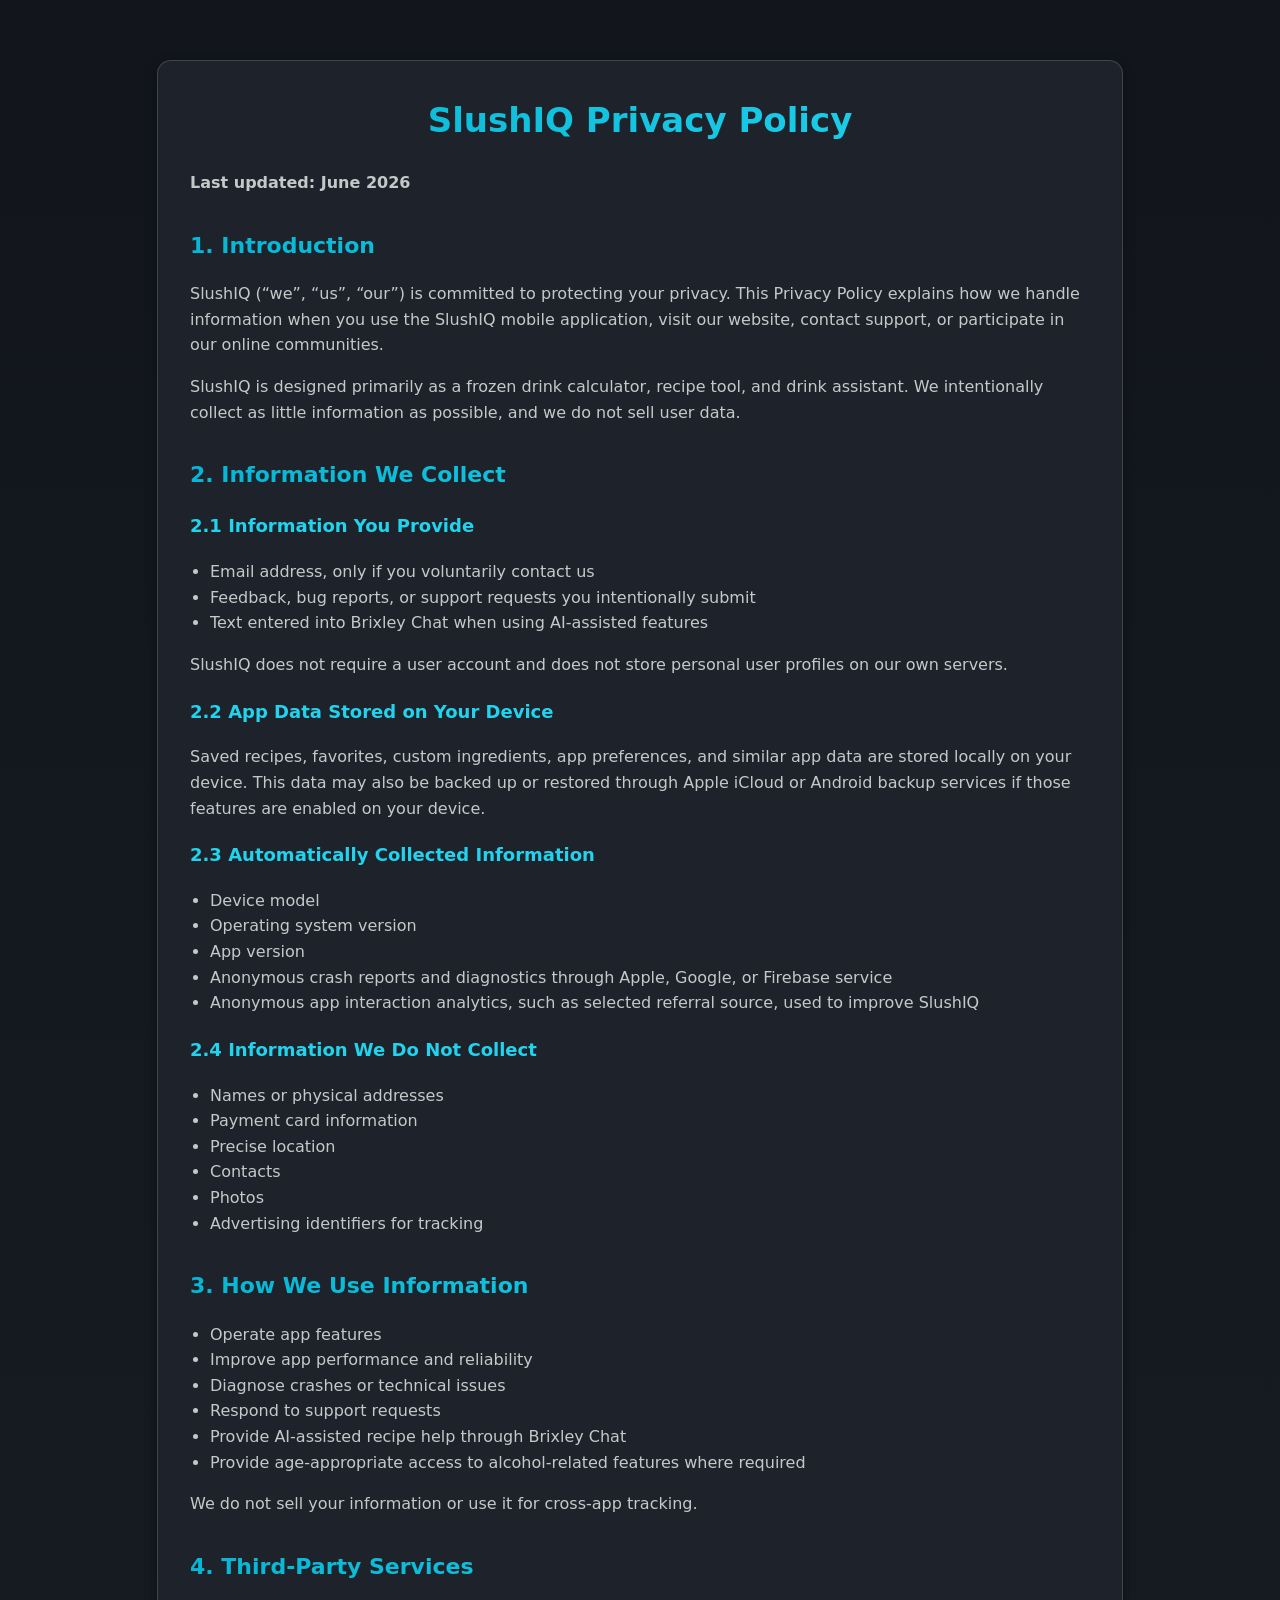
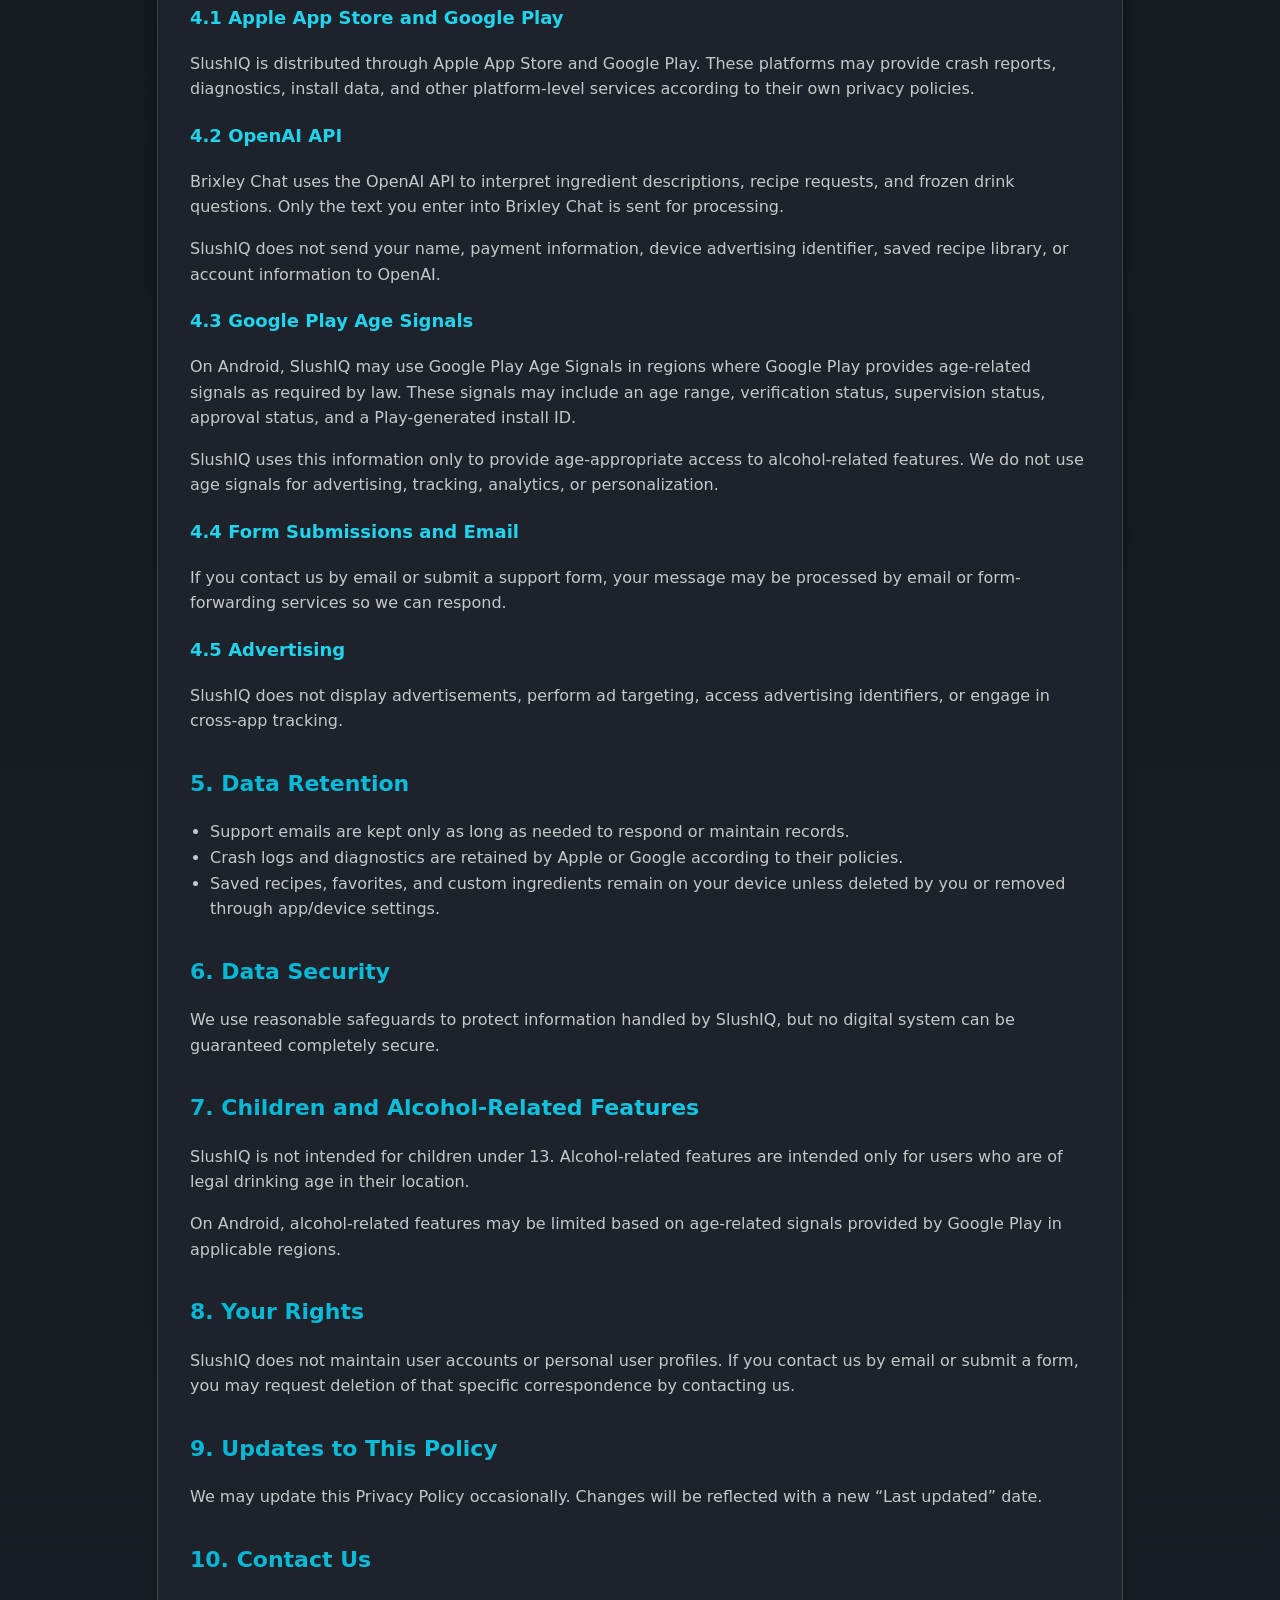
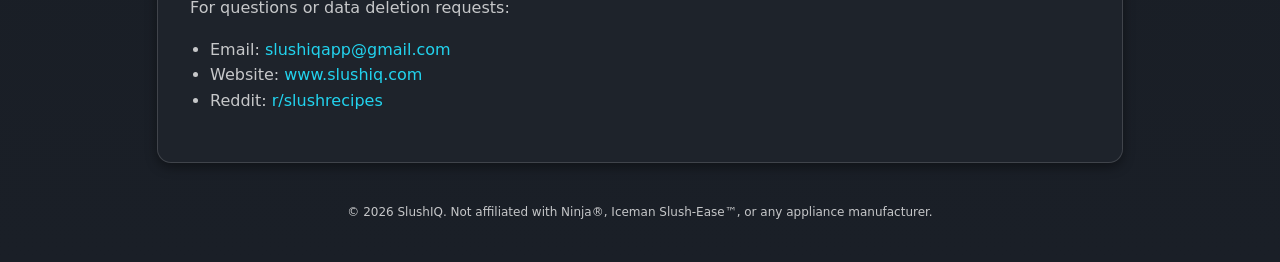
==== commit 792ec0bd: "Update privacy.html" ====
--- a/privacy.html
+++ b/privacy.html
@@ -131,8 +131,8 @@
       <li>Device model</li>
       <li>Operating system version</li>
       <li>App version</li>
-      <li>Anonymous crash reports and diagnostics through Apple or Google services</li>
-      <li>Anonymous performance data used to improve app stability</li>
+      <li>Anonymous crash reports and diagnostics through Apple, Google, or Firebase service</li>
+      <li>Anonymous app interaction analytics, such as selected referral source, used to improve SlushIQ</li>
     </ul>
 
     <h3>2.4 Information We Do Not Collect</h3>
